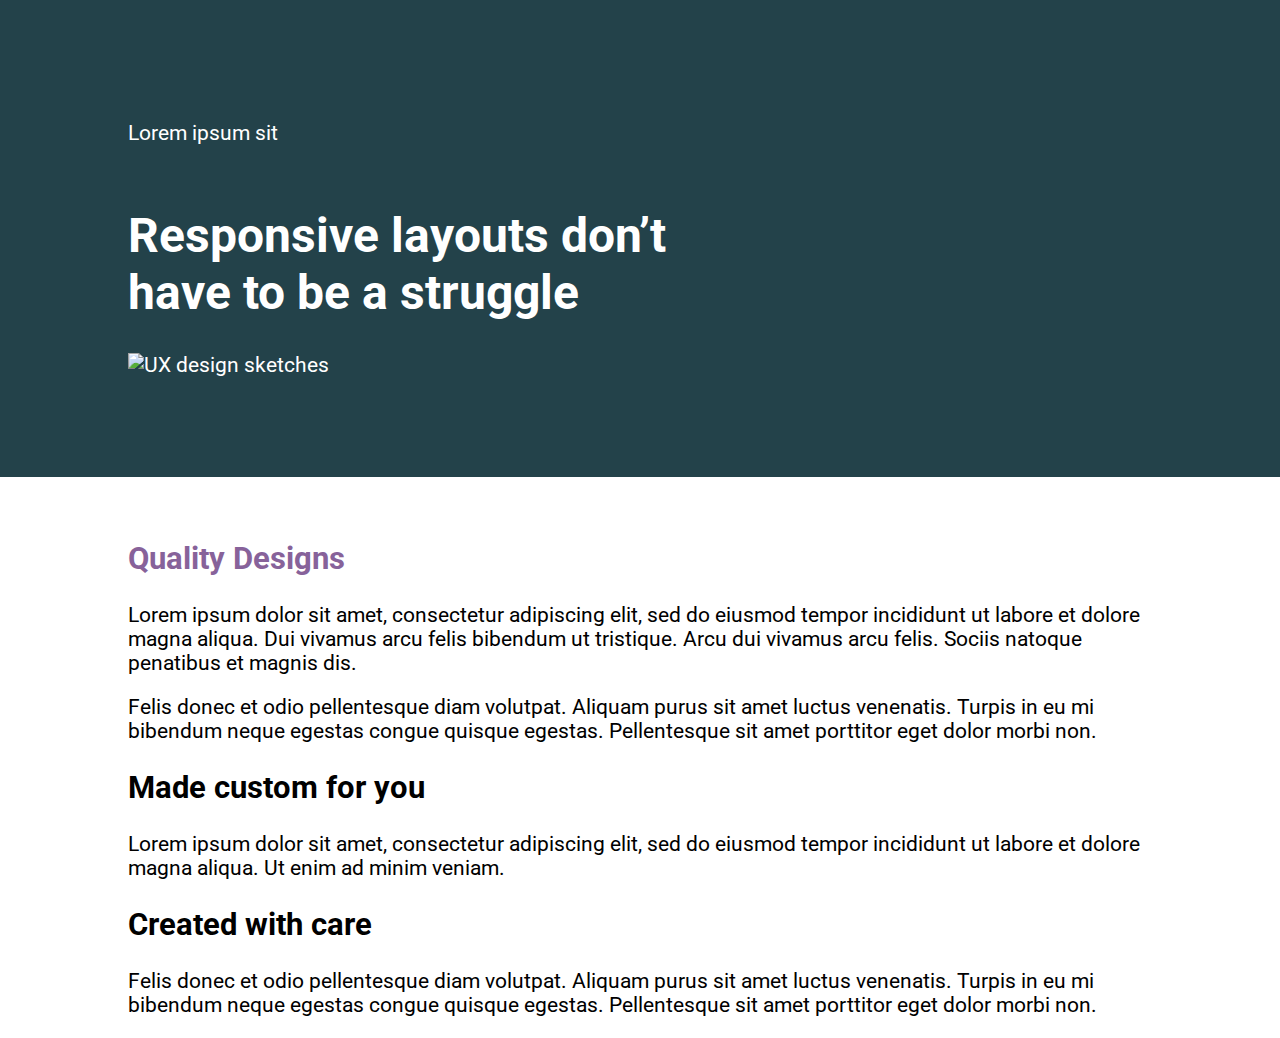
==== 07-flexbox-challenge-4/index.html @ 864de529 "Add updates to flex-challenge 4" ====
<!DOCTYPE html>
<html lang="en">
  <head>
    <meta charset="UTF-8" />
    <meta name="viewport" content="width=device-width, initial-scale=1.0" />
    <title>Conquering Responsive Layouts</title>
    <link
      href="https://fonts.googleapis.com/css2?family=Playfair+Display:wght@900&family=Roboto:wght@300;400&display=swap"
      rel="stylesheet"
    />
    <link rel="stylesheet" href="style.css" />
  </head>
  <body>
    <section class="hero">
      <div class="container">
        <div class="hero__text">
          <p><span class="hero--subtitle">Lorem ipsum sit</span></p>
          <h1>Responsive layouts don’t have to be a struggle</h1>
        </div>
        <img
          src="img/hero-img.jpg"
          alt="UX design sketches"
          class="hero__img"
        />
      </div>
    </section>

    <main class="main">
      <section class="section0 container">
        <h2 class="section-title">Quality Designs</h2>
        <p>
            Lorem ipsum dolor sit amet, consectetur adipiscing elit,
            sed do eiusmod tempor incididunt ut labore et dolore
            magna aliqua. Dui vivamus arcu felis bibendum ut
            tristique. Arcu dui vivamus arcu felis. Sociis natoque
            penatibus et magnis dis.
        </p>
        <p>
          Felis donec et odio pellentesque diam volutpat. Aliquam purus sit amet
          luctus venenatis. Turpis in eu mi bibendum neque egestas congue
          quisque egestas. Pellentesque sit amet porttitor eget dolor morbi non.
        </p>
      </section>
      <section class="section1 container">
        <h2 class="sidebar-title">Made custom for you</h2>
        <p>
          Lorem ipsum dolor sit amet, consectetur adipiscing elit, sed do
          eiusmod tempor incididunt ut labore et dolore magna aliqua. Ut enim ad
          minim veniam.
        </p>
      </section>

      <section class="section2 container">
        <h2 class="sidebar-title">Created with care</h2>
        <p>
            Felis donec et odio pellentesque diam volutpat. Aliquam
            purus sit amet luctus venenatis. Turpis in eu mi
            bibendum neque egestas congue quisque egestas.
            Pellentesque sit amet porttitor eget dolor morbi non.
        </p>
      </section>
    </main>
  </body>
</html>
---- 07-flexbox-challenge-4/style.css ----
*, *::before, *::after {
    box-sizing: border-box;
}

:root {
    --hero-background: #F3EED9;
    --section1-background: #222C2A;
    --section2-background: #824936
}

body {
    margin: 0;
    font-family: 'Roboto', sans-serif;
    font-size: 1.3rem;
}

img {
    max-width: 100%;
}

h1 {
    font-size: 3rem;
    margin-top: 0;
}

.section-title {
    color: #87629A;
}

.btn {
    display: inline-block;
    text-decoration: none;
    text-transform: uppercase; 
    color: #23424A;
    font-weight: 900;
    background-color: #38CFD9;
    padding: .75em 2em;
    border-radius: 100px;
}

.btn:hover,
.btn:focus {
    opacity: .75; 
}

.container {
    width: 80%;
    max-width: 1128px;
    margin: 0 auto;
}

.row {
    display: flex;
    justify-content: space-between;
}

.col {
    /* these are now flex items */
    width: 100%;
}

.col + .col {
    margin-left: 30px;
}


header {
    background: #136c72;
    padding: .5em 0;
}

.nav__list {
    margin: 0;
    padding: 0;
    list-style: none;
}

.nav__link {
    color: #fff;
    text-decoration: none;
    text-transform: uppercase;;
}

.nav__link--button {
    background: #fff;
    color: #136c72;
    padding: .25em 1em;
    border-radius: 10em;
}

.nav__link:hover {
    opacity: .75;
}


.hero {
    padding: 100px 0;
    background-color: #23424A;
    color: #FFF;
}

.hero__text { 
    width: 62%;
}

.hero__img {
    width: 32%;
    align-self: flex-start;
}

.hero p {
    margin-bottom: 3em;
}

.main {
    margin-top: 3em;
}

.primary-content {
    width: 62%;
}

.sidebar {
    width: 32%;
    padding: 1em;
    text-align: center;
    color: #fff;
    background-color: #136c72;
}

.nav__list {
    display: flex;
    flex-direction: row;
}

.nav__item + .nav__item {
    margin-left: 1em;
}
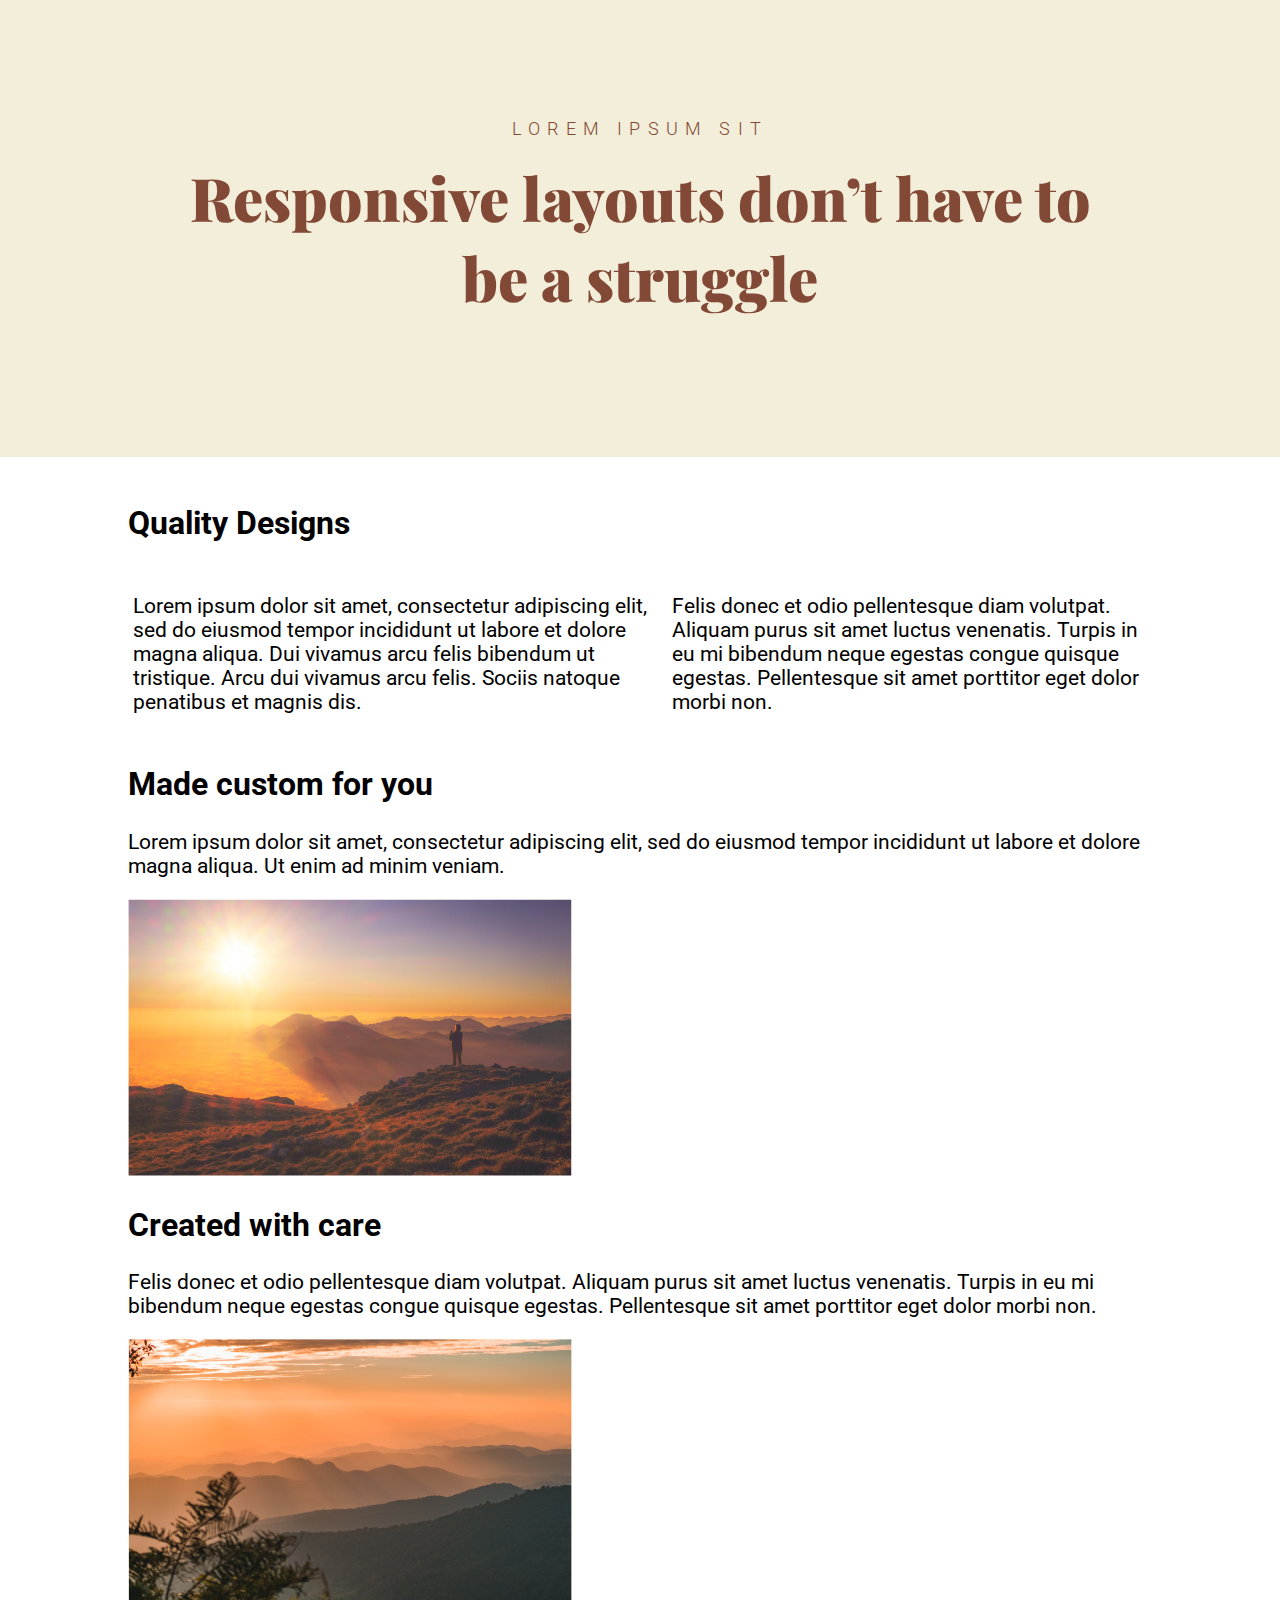
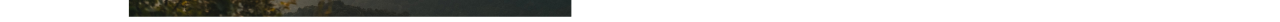
==== commit ae01888e: "Complete the hero section of flex challenge 4" ====
--- a/07-flexbox-challenge-4/index.html
+++ b/07-flexbox-challenge-4/index.html
@@ -14,50 +14,52 @@
     <section class="hero">
       <div class="container">
         <div class="hero__text">
-          <p><span class="hero--subtitle">Lorem ipsum sit</span></p>
-          <h1>Responsive layouts don’t have to be a struggle</h1>
+          <p class="hero__subtitle">Lorem ipsum sit</p>
+          <h1 class="hero__title">
+            Responsive layouts don’t have to be a struggle
+          </h1>
         </div>
-        <img
-          src="img/hero-img.jpg"
-          alt="UX design sketches"
-          class="hero__img"
-        />
       </div>
     </section>
 
     <main class="main">
       <section class="section0 container">
-        <h2 class="section-title">Quality Designs</h2>
-        <p>
-            Lorem ipsum dolor sit amet, consectetur adipiscing elit,
-            sed do eiusmod tempor incididunt ut labore et dolore
-            magna aliqua. Dui vivamus arcu felis bibendum ut
-            tristique. Arcu dui vivamus arcu felis. Sociis natoque
-            penatibus et magnis dis.
-        </p>
+        <h2 class="section--title">Quality Designs</h2>
+        <div class="row">
+          <p>
+            Lorem ipsum dolor sit amet, consectetur adipiscing elit, sed do
+            eiusmod tempor incididunt ut labore et dolore magna aliqua. Dui
+            vivamus arcu felis bibendum ut tristique. Arcu dui vivamus arcu
+            felis. Sociis natoque penatibus et magnis dis.
+          </p>
+          <p>
+            Felis donec et odio pellentesque diam volutpat. Aliquam purus sit
+            amet luctus venenatis. Turpis in eu mi bibendum neque egestas congue
+            quisque egestas. Pellentesque sit amet porttitor eget dolor morbi
+            non.
+          </p>
+        </div>
+      </section>
+      <section class="section1 container">
+        <div class="section__text">
+          <h2 class="section__title">Made custom for you</h2>
+          <p>
+            Lorem ipsum dolor sit amet, consectetur adipiscing elit, sed do
+            eiusmod tempor incididunt ut labore et dolore magna aliqua. Ut enim ad
+            minim veniam.
+          </p>
+        </div>
+        <img src="img/image-01.jpg" alt="man staring at sunrise" />
+      </section>
+
+      <section class="section2 container">
+        <h2 class="section__title">Created with care</h2>
         <p>
           Felis donec et odio pellentesque diam volutpat. Aliquam purus sit amet
           luctus venenatis. Turpis in eu mi bibendum neque egestas congue
           quisque egestas. Pellentesque sit amet porttitor eget dolor morbi non.
         </p>
-      </section>
-      <section class="section1 container">
-        <h2 class="sidebar-title">Made custom for you</h2>
-        <p>
-          Lorem ipsum dolor sit amet, consectetur adipiscing elit, sed do
-          eiusmod tempor incididunt ut labore et dolore magna aliqua. Ut enim ad
-          minim veniam.
-        </p>
-      </section>
-
-      <section class="section2 container">
-        <h2 class="sidebar-title">Created with care</h2>
-        <p>
-            Felis donec et odio pellentesque diam volutpat. Aliquam
-            purus sit amet luctus venenatis. Turpis in eu mi
-            bibendum neque egestas congue quisque egestas.
-            Pellentesque sit amet porttitor eget dolor morbi non.
-        </p>
+        <img src="img/image-02.jpg" alt="sunrise with tree in foreground" />
       </section>
     </main>
   </body>
--- a/07-flexbox-challenge-4/style.css
+++ b/07-flexbox-challenge-4/style.css
@@ -1,138 +1,87 @@
-*, *::before, *::after {
-    box-sizing: border-box;
+*,
+*::before,
+*::after {
+  box-sizing: border-box;
 }
 
 :root {
-    --hero-background: #F3EED9;
-    --section1-background: #222C2A;
-    --section2-background: #824936
+  --hero-background: #f3eed9;
+  --section1-background: #222c2a;
+  --section2-background: #824936;
 }
 
 body {
-    margin: 0;
-    font-family: 'Roboto', sans-serif;
-    font-size: 1.3rem;
+  margin: 0;
+  font-family: "Roboto", sans-serif;
+  font-size: 21px;
 }
 
 img {
-    max-width: 100%;
+  max-width: 100%;
 }
 
 h1 {
-    font-size: 3rem;
-    margin-top: 0;
-}
-
-.section-title {
-    color: #87629A;
-}
-
-.btn {
-    display: inline-block;
-    text-decoration: none;
-    text-transform: uppercase; 
-    color: #23424A;
-    font-weight: 900;
-    background-color: #38CFD9;
-    padding: .75em 2em;
-    border-radius: 100px;
-}
-
-.btn:hover,
-.btn:focus {
-    opacity: .75; 
+  font-size: 3rem;
+  margin-top: 0;
 }
 
 .container {
-    width: 80%;
-    max-width: 1128px;
-    margin: 0 auto;
+  width: 80%;
+  max-width: 1128px;
+  margin: 0 auto;
+}
+
+.hero {
+  padding: 100px 0;
+  background-color: var(--hero-background);
+  color: var(--section2-background);
+}
+
+.hero__text {
+  text-align: center;
+  width: 90%;
+  margin: 0 auto;
+}
+
+.hero__subtitle {
+  font-family: "Roboto";
+  font-weight: 300;
+  font-size: 18px;
+  text-transform: uppercase;
+  /* margin-bottom: -0.25rem; */
+  letter-spacing: 0.4em;
+}
+
+.hero__title {
+  font-family: "Playfair Display";
+  font-weight: 900;
+  font-size: 60px;
+}
+
+/* section 0 */
+.section0 {
+  margin-top: 3rem;
+}
+
+.section0 .section__title {
+  font-family: "Playfair";
+  font-weight: 900;
+  font-size: 36px;
+  color: var(--section2-background);
+  text-align: center;
 }
 
 .row {
-    display: flex;
-    justify-content: space-between;
+  display: flex;
+  justify-content: space-between;
+  padding: 5px;
 }
 
-.col {
-    /* these are now flex items */
-    width: 100%;
+.row:first-child {
+    margin-right: 100px;
 }
 
-.col + .col {
-    margin-left: 30px;
-}
-
-
-header {
-    background: #136c72;
-    padding: .5em 0;
-}
-
-.nav__list {
-    margin: 0;
-    padding: 0;
-    list-style: none;
-}
-
-.nav__link {
-    color: #fff;
-    text-decoration: none;
-    text-transform: uppercase;;
-}
-
-.nav__link--button {
-    background: #fff;
-    color: #136c72;
-    padding: .25em 1em;
-    border-radius: 10em;
-}
-
-.nav__link:hover {
-    opacity: .75;
-}
-
-
-.hero {
-    padding: 100px 0;
-    background-color: #23424A;
-    color: #FFF;
-}
-
-.hero__text { 
-    width: 62%;
-}
-
-.hero__img {
-    width: 32%;
-    align-self: flex-start;
-}
-
-.hero p {
-    margin-bottom: 3em;
-}
-
-.main {
-    margin-top: 3em;
-}
-
-.primary-content {
-    width: 62%;
-}
-
-.sidebar {
-    width: 32%;
-    padding: 1em;
-    text-align: center;
-    color: #fff;
-    background-color: #136c72;
-}
-
-.nav__list {
-    display: flex;
-    flex-direction: row;
-}
-
-.nav__item + .nav__item {
-    margin-left: 1em;
-}
+/* sibiling combinator */
+.row > * ~ * {
+    /* margin-left: 100px; */
+}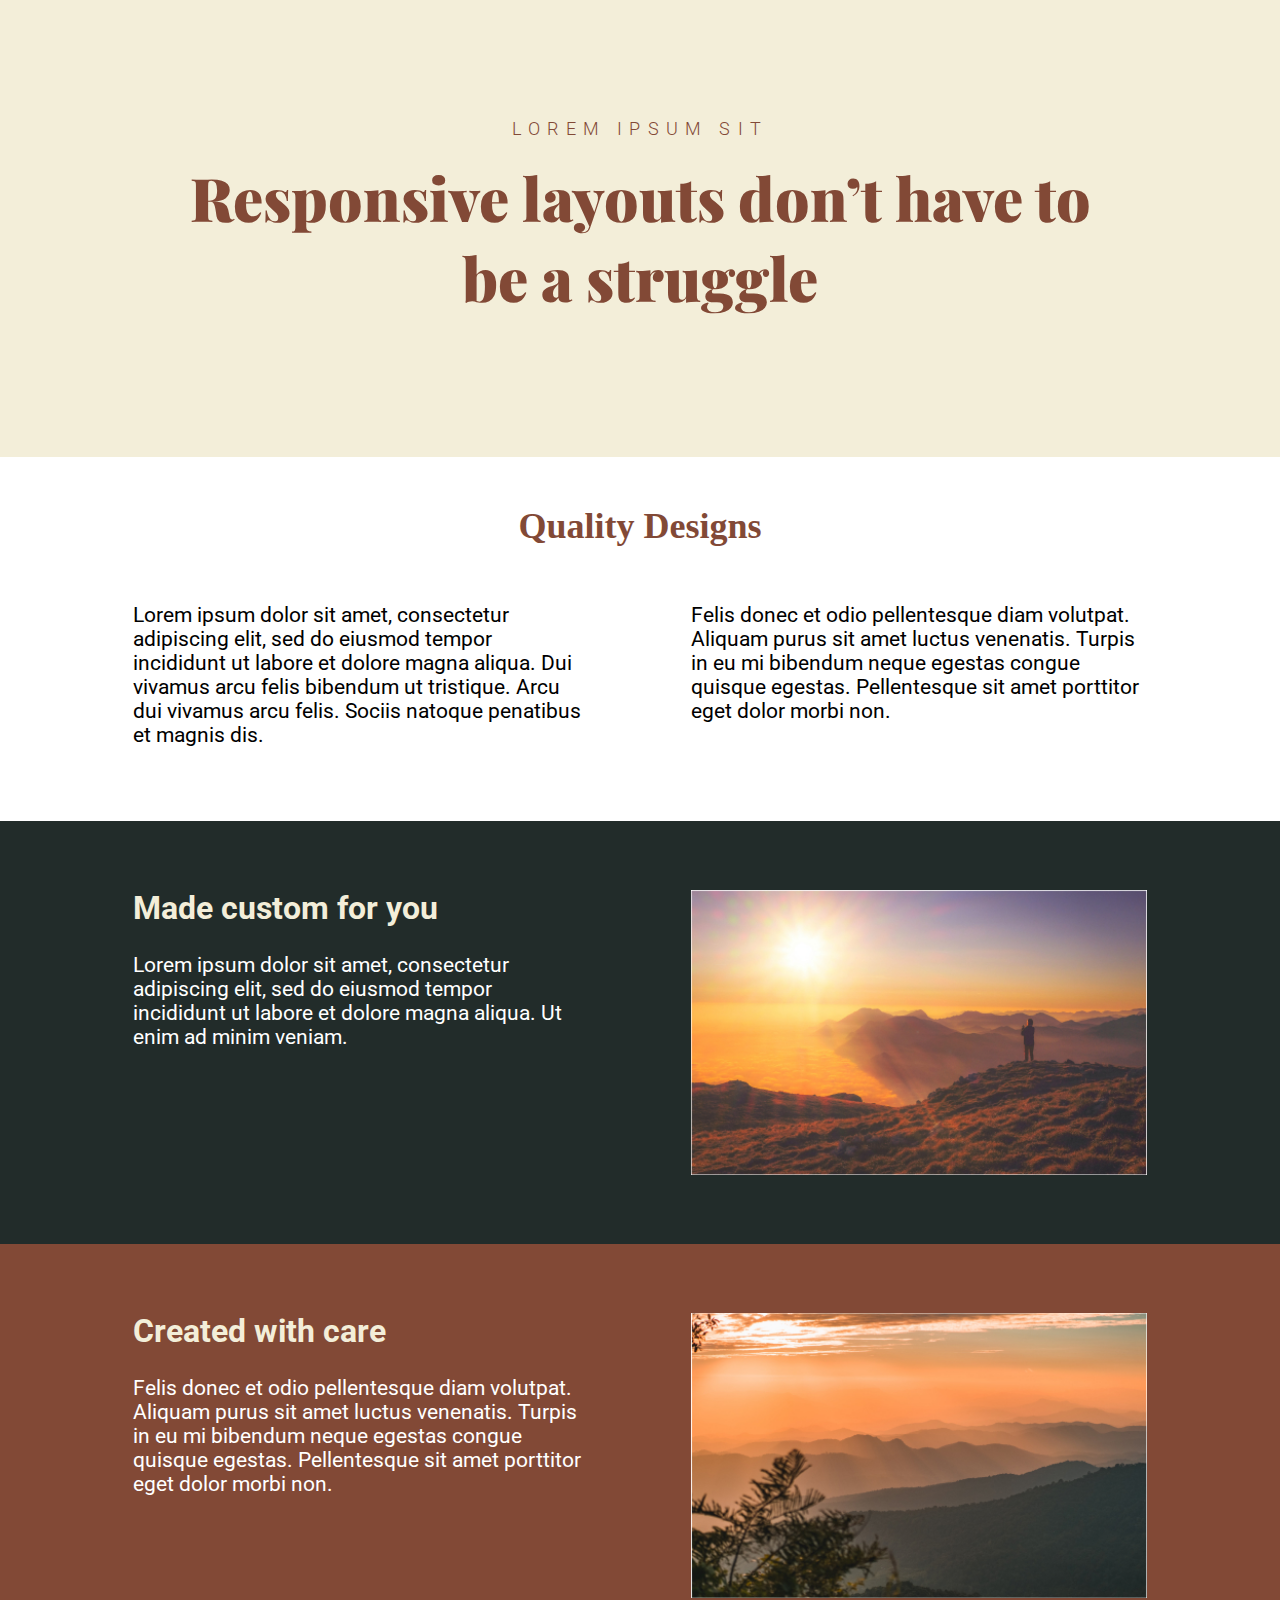
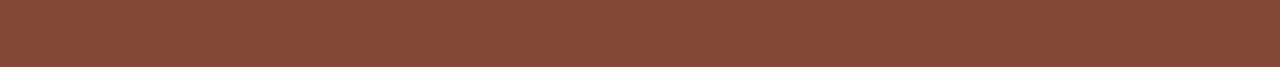
==== commit 224da904: "Completed flex challenge 4" ====
--- a/07-flexbox-challenge-4/index.html
+++ b/07-flexbox-challenge-4/index.html
@@ -24,7 +24,7 @@
 
     <main class="main">
       <section class="section0 container">
-        <h2 class="section--title">Quality Designs</h2>
+        <h2 class="section__title">Quality Designs</h2>
         <div class="row">
           <p>
             Lorem ipsum dolor sit amet, consectetur adipiscing elit, sed do
@@ -40,26 +40,32 @@
           </p>
         </div>
       </section>
-      <section class="section1 container">
-        <div class="section__text">
-          <h2 class="section__title">Made custom for you</h2>
-          <p>
-            Lorem ipsum dolor sit amet, consectetur adipiscing elit, sed do
-            eiusmod tempor incididunt ut labore et dolore magna aliqua. Ut enim ad
-            minim veniam.
-          </p>
+      <section class="section1">
+        <div class="container row">
+          <div class="section__text">
+            <h2 class="section__title">Made custom for you</h2>
+            <p>
+              Lorem ipsum dolor sit amet, consectetur adipiscing elit, sed do
+              eiusmod tempor incididunt ut labore et dolore magna aliqua. Ut enim ad
+              minim veniam.
+            </p>
+          </div>
+          <img src="img/image-01.jpg" alt="man staring at sunrise" />
         </div>
-        <img src="img/image-01.jpg" alt="man staring at sunrise" />
       </section>
 
-      <section class="section2 container">
-        <h2 class="section__title">Created with care</h2>
-        <p>
-          Felis donec et odio pellentesque diam volutpat. Aliquam purus sit amet
-          luctus venenatis. Turpis in eu mi bibendum neque egestas congue
-          quisque egestas. Pellentesque sit amet porttitor eget dolor morbi non.
-        </p>
-        <img src="img/image-02.jpg" alt="sunrise with tree in foreground" />
+      <section class="section2">
+        <div class="container row">
+          <div class="section__text">
+            <h2 class="section__title">Created with care</h2>
+            <p>
+              Felis donec et odio pellentesque diam volutpat. Aliquam purus sit amet
+              luctus venenatis. Turpis in eu mi bibendum neque egestas congue
+              quisque egestas. Pellentesque sit amet porttitor eget dolor morbi non.
+            </p>
+          </div>
+          <img src="img/image-02.jpg" alt="sunrise with tree in foreground" />
+        </div>
       </section>
     </main>
   </body>
--- a/07-flexbox-challenge-4/style.css
+++ b/07-flexbox-challenge-4/style.css
@@ -2,6 +2,11 @@
 *::before,
 *::after {
   box-sizing: border-box;
+}
+
+/* reset h2 */
+h2 {
+    margin-top: 0px;
 }
 
 :root {
@@ -61,6 +66,7 @@
 /* section 0 */
 .section0 {
   margin-top: 3rem;
+  margin-bottom: 3rem;
 }
 
 .section0 .section__title {
@@ -77,11 +83,30 @@
   padding: 5px;
 }
 
-.row:first-child {
-    margin-right: 100px;
+.row > *:first-child {
+  width: 45%;
 }
 
-/* sibiling combinator */
-.row > * ~ * {
-    /* margin-left: 100px; */
+.row > *:last-child {
+  width: 45%;
+}
+
+.section__title {
+    color: var(--hero-background);
+}
+
+.section1, .section2 {
+    color: white;
+    padding-top: 4rem;
+    padding-bottom: 4rem;
+}
+
+/* .section1 . */
+
+.section1 {
+    background-color: var(--section1-background);
+}
+
+.section2 {
+    background-color: var(--section2-background);
 }